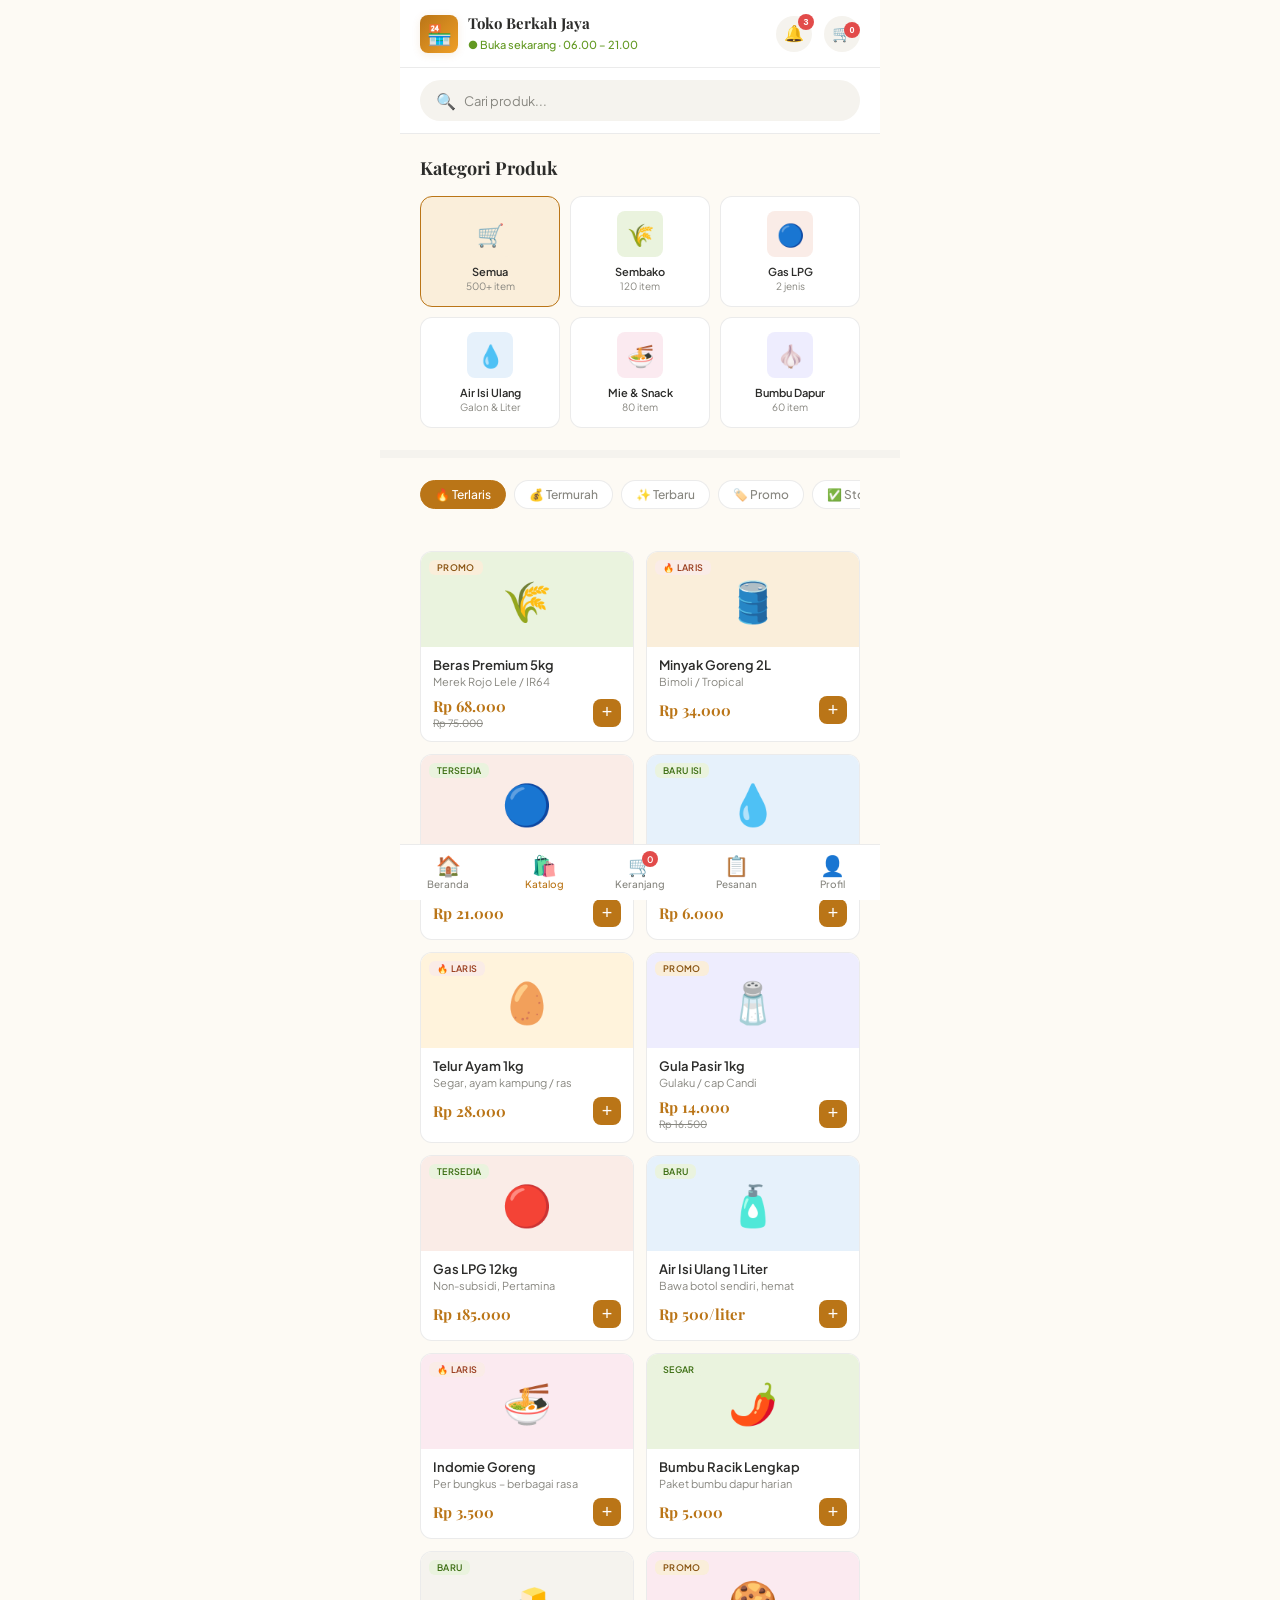
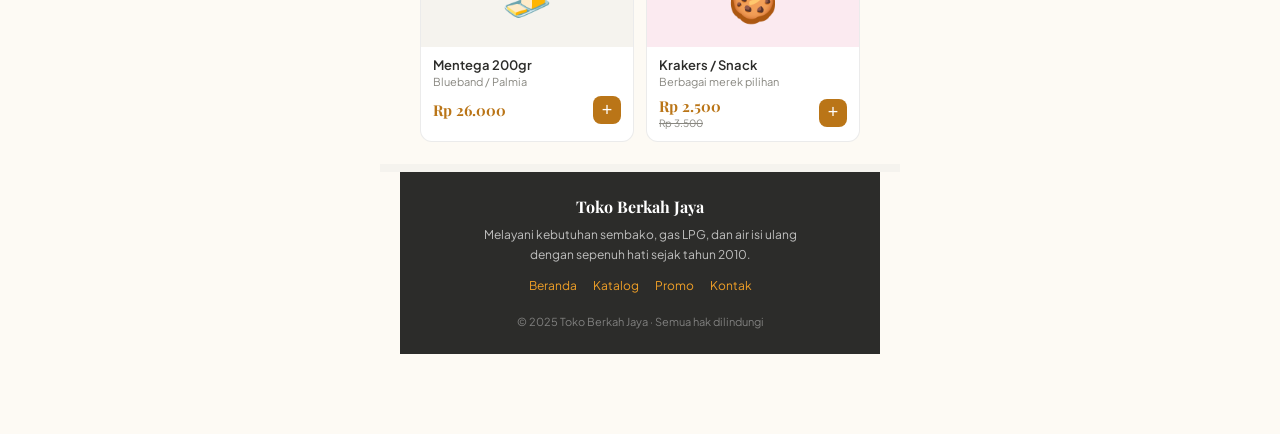
==== pages/katalog.html @ 46cb7a97 "menambah repository" ====
<!DOCTYPE html>
<html lang="id">
<head>
  <meta charset="UTF-8" />
  <meta name="viewport" content="width=device-width, initial-scale=1.0" />
  <title>Katalog Produk – Toko Berkah Jaya</title>
  <link rel="preconnect" href="https://fonts.googleapis.com" />
  <link rel="preconnect" href="https://fonts.gstatic.com" crossorigin />
  <link href="https://fonts.googleapis.com/css2?family=Playfair+Display:wght@600;700;800&family=Plus+Jakarta+Sans:wght@400;500;600&display=swap" rel="stylesheet" />
  <link rel="stylesheet" href="../assets/style.css" />
</head>
<body>

  <!-- ===== HEADER ===== -->
  <header class="header">
    <div class="logo">
      <div class="logo-icon">🏪</div>
      <div class="logo-text">
        <h1>Toko Berkah Jaya</h1>
        <span>● Buka sekarang · 06.00 – 21.00</span>
      </div>
    </div>
    <div class="header-icons">
      <button onclick="showToast('Notifikasi dibuka')">
        🔔<span class="badge">3</span>
      </button>
      <button class="cart-nav" onclick="window.location.href='keranjang.html'">
        🛒<span class="badge" id="cart-count">0</span>
      </button>
    </div>
  </header>

  <!-- ===== SEARCH BAR ===== -->
  <div class="search-wrap">
    <div class="search-box">
      <span>🔍</span>
      <input type="text" placeholder="Cari produk..." id="search-input" oninput="filterProducts()" />
    </div>
  </div>

  <!-- ===== KATEGORI ===== -->
  <div class="section">
    <div class="sec-head">
      <h3>Kategori Produk</h3>
    </div>
    <div class="cat-grid">
      <div class="cat-card active" onclick="setCategory('all', this)">
        <div class="cat-icon" style="background:#FAEEDA">🛒</div>
        <div class="cat-name">Semua</div>
        <div class="cat-count">500+ item</div>
      </div>
      <div class="cat-card" onclick="setCategory('sembako', this)">
        <div class="cat-icon" style="background:#EAF3DE">🌾</div>
        <div class="cat-name">Sembako</div>
        <div class="cat-count">120 item</div>
      </div>
      <div class="cat-card" onclick="setCategory('gas', this)">
        <div class="cat-icon" style="background:#FAECE7">🔵</div>
        <div class="cat-name">Gas LPG</div>
        <div class="cat-count">2 jenis</div>
      </div>
      <div class="cat-card" onclick="setCategory('air', this)">
        <div class="cat-icon" style="background:#E6F1FB">💧</div>
        <div class="cat-name">Air Isi Ulang</div>
        <div class="cat-count">Galon & Liter</div>
      </div>
      <div class="cat-card" onclick="setCategory('mie', this)">
        <div class="cat-icon" style="background:#FBEAF0">🍜</div>
        <div class="cat-name">Mie & Snack</div>
        <div class="cat-count">80 item</div>
      </div>
      <div class="cat-card" onclick="setCategory('bumbu', this)">
        <div class="cat-icon" style="background:#EEEDFE">🧄</div>
        <div class="cat-name">Bumbu Dapur</div>
        <div class="cat-count">60 item</div>
      </div>
    </div>
  </div>

  <div class="divider"></div>

  <!-- ===== FILTER TABS ===== -->
  <div class="section" style="padding-bottom: 0;">
    <div class="filter-tabs">
      <div class="tab active" onclick="setTab('terlaris', this)">🔥 Terlaris</div>
      <div class="tab" onclick="setTab('termurah', this)">💰 Termurah</div>
      <div class="tab" onclick="setTab('baru', this)">✨ Terbaru</div>
      <div class="tab" onclick="setTab('promo', this)">🏷️ Promo</div>
      <div class="tab" onclick="setTab('stok', this)">✅ Stok Ada</div>
    </div>
  </div>

  <!-- ===== PRODUK ===== -->
  <div class="section">
    <!-- Grid Produk -->
    <div class="prod-grid" id="prod-grid">

      <div class="prod-card" data-cat="sembako" data-price="68000">
        <div class="prod-img" style="background:#EAF3DE">
          🌾
          <div class="prod-tags"><span class="tag tag-promo">Promo</span></div>
        </div>
        <div class="prod-info">
          <div class="prod-name">Beras Premium 5kg</div>
          <div class="prod-unit">Merek Rojo Lele / IR64</div>
          <div class="prod-footer">
            <div>
              <div class="prod-price">Rp 68.000</div>
              <div class="prod-price-old">Rp 75.000</div>
            </div>
            <button class="add-btn" onclick="addToCart(this, 'Beras Premium 5kg', 68000)">+</button>
          </div>
        </div>
      </div>

      <div class="prod-card" data-cat="sembako" data-price="34000">
        <div class="prod-img" style="background:#FAEEDA">
          🛢️
          <div class="prod-tags"><span class="tag tag-panas">🔥 Laris</span></div>
        </div>
        <div class="prod-info">
          <div class="prod-name">Minyak Goreng 2L</div>
          <div class="prod-unit">Bimoli / Tropical</div>
          <div class="prod-footer">
            <div><div class="prod-price">Rp 34.000</div></div>
            <button class="add-btn" onclick="addToCart(this, 'Minyak Goreng 2L', 34000)">+</button>
          </div>
        </div>
      </div>

      <div class="prod-card" data-cat="gas" data-price="21000">
        <div class="prod-img" style="background:#FAECE7">
          🔵
          <div class="prod-tags"><span class="tag tag-baru">Tersedia</span></div>
        </div>
        <div class="prod-info">
          <div class="prod-name">Gas LPG 3kg</div>
          <div class="prod-unit">Bersubsidi, resmi Pertamina</div>
          <div class="prod-footer">
            <div><div class="prod-price">Rp 21.000</div></div>
            <button class="add-btn" onclick="addToCart(this, 'Gas LPG 3kg', 21000)">+</button>
          </div>
        </div>
      </div>

      <div class="prod-card" data-cat="air" data-price="6000">
        <div class="prod-img" style="background:#E6F1FB">
          💧
          <div class="prod-tags"><span class="tag tag-baru">Baru isi</span></div>
        </div>
        <div class="prod-info">
          <div class="prod-name">Air Galon Isi Ulang</div>
          <div class="prod-unit">19 liter, bersih & higienis</div>
          <div class="prod-footer">
            <div><div class="prod-price">Rp 6.000</div></div>
            <button class="add-btn" onclick="addToCart(this, 'Air Galon Isi Ulang', 6000)">+</button>
          </div>
        </div>
      </div>

      <div class="prod-card" data-cat="sembako" data-price="28000">
        <div class="prod-img" style="background:#FFF3DC">
          🥚
          <div class="prod-tags"><span class="tag tag-panas">🔥 Laris</span></div>
        </div>
        <div class="prod-info">
          <div class="prod-name">Telur Ayam 1kg</div>
          <div class="prod-unit">Segar, ayam kampung / ras</div>
          <div class="prod-footer">
            <div><div class="prod-price">Rp 28.000</div></div>
            <button class="add-btn" onclick="addToCart(this, 'Telur Ayam 1kg', 28000)">+</button>
          </div>
        </div>
      </div>

      <div class="prod-card" data-cat="sembako" data-price="14000">
        <div class="prod-img" style="background:#EEEDFE">
          🧂
          <div class="prod-tags"><span class="tag tag-promo">Promo</span></div>
        </div>
        <div class="prod-info">
          <div class="prod-name">Gula Pasir 1kg</div>
          <div class="prod-unit">Gulaku / cap Candi</div>
          <div class="prod-footer">
            <div>
              <div class="prod-price">Rp 14.000</div>
              <div class="prod-price-old">Rp 16.500</div>
            </div>
            <button class="add-btn" onclick="addToCart(this, 'Gula Pasir 1kg', 14000)">+</button>
          </div>
        </div>
      </div>

      <div class="prod-card" data-cat="gas" data-price="185000">
        <div class="prod-img" style="background:#FAECE7">
          🔴
          <div class="prod-tags"><span class="tag tag-baru">Tersedia</span></div>
        </div>
        <div class="prod-info">
          <div class="prod-name">Gas LPG 12kg</div>
          <div class="prod-unit">Non-subsidi, Pertamina</div>
          <div class="prod-footer">
            <div><div class="prod-price">Rp 185.000</div></div>
            <button class="add-btn" onclick="addToCart(this, 'Gas LPG 12kg', 185000)">+</button>
          </div>
        </div>
      </div>

      <div class="prod-card" data-cat="air" data-price="500">
        <div class="prod-img" style="background:#E6F1FB">
          🧴
          <div class="prod-tags"><span class="tag tag-baru">Baru</span></div>
        </div>
        <div class="prod-info">
          <div class="prod-name">Air Isi Ulang 1 Liter</div>
          <div class="prod-unit">Bawa botol sendiri, hemat</div>
          <div class="prod-footer">
            <div><div class="prod-price">Rp 500/liter</div></div>
            <button class="add-btn" onclick="addToCart(this, 'Air Isi Ulang 1L', 500)">+</button>
          </div>
        </div>
      </div>

      <div class="prod-card" data-cat="mie" data-price="3500">
        <div class="prod-img" style="background:#FBEAF0">
          🍜
          <div class="prod-tags"><span class="tag tag-panas">🔥 Laris</span></div>
        </div>
        <div class="prod-info">
          <div class="prod-name">Indomie Goreng</div>
          <div class="prod-unit">Per bungkus – berbagai rasa</div>
          <div class="prod-footer">
            <div><div class="prod-price">Rp 3.500</div></div>
            <button class="add-btn" onclick="addToCart(this, 'Indomie Goreng', 3500)">+</button>
          </div>
        </div>
      </div>

      <div class="prod-card" data-cat="bumbu" data-price="5000">
        <div class="prod-img" style="background:#EAF3DE">
          🌶️
          <div class="prod-tags"><span class="tag tag-baru">Segar</span></div>
        </div>
        <div class="prod-info">
          <div class="prod-name">Bumbu Racik Lengkap</div>
          <div class="prod-unit">Paket bumbu dapur harian</div>
          <div class="prod-footer">
            <div><div class="prod-price">Rp 5.000</div></div>
            <button class="add-btn" onclick="addToCart(this, 'Bumbu Racik Lengkap', 5000)">+</button>
          </div>
        </div>
      </div>

      <div class="prod-card" data-cat="sembako" data-price="12000">
        <div class="prod-img" style="background:#F5F3EE">
          🧈
          <div class="prod-tags"><span class="tag tag-baru">Baru</span></div>
        </div>
        <div class="prod-info">
          <div class="prod-name">Mentega 200gr</div>
          <div class="prod-unit">Blueband / Palmia</div>
          <div class="prod-footer">
            <div><div class="prod-price">Rp 26.000</div></div>
            <button class="add-btn" onclick="addToCart(this, 'Mentega 200gr', 26000)">+</button>
          </div>
        </div>
      </div>

      <div class="prod-card" data-cat="mie" data-price="2500">
        <div class="prod-img" style="background:#FBEAF0">
          🍪
          <div class="prod-tags"><span class="tag tag-promo">Promo</span></div>
        </div>
        <div class="prod-info">
          <div class="prod-name">Krakers / Snack</div>
          <div class="prod-unit">Berbagai merek pilihan</div>
          <div class="prod-footer">
            <div>
              <div class="prod-price">Rp 2.500</div>
              <div class="prod-price-old">Rp 3.500</div>
            </div>
            <button class="add-btn" onclick="addToCart(this, 'Krakers / Snack', 2500)">+</button>
          </div>
        </div>
      </div>

    </div>
  </div>

  <div class="divider"></div>

  <!-- ===== FOOTER ===== -->
  <footer class="footer">
    <h4>Toko Berkah Jaya</h4>
    <p>Melayani kebutuhan sembako, gas LPG, dan air isi ulang<br>dengan sepenuh hati sejak tahun 2010.</p>
    <div class="footer-links">
      <a href="../index.html">Beranda</a>
      <a href="katalog.html">Katalog</a>
      <a href="#" onclick="showToast('Halaman Promo'); return false;">Promo</a>
      <a href="#" onclick="openWhatsApp(); return false;">Kontak</a>
    </div>
    <small>© 2025 Toko Berkah Jaya · Semua hak dilindungi</small>
  </footer>

  <!-- ===== BOTTOM NAV ===== -->
  <nav class="bottom-nav">
    <a class="nav-item" href="../index.html" onclick="setActiveNav(0)">
      <span class="nav-ico">🏠</span>Beranda
    </a>
    <a class="nav-item active" href="katalog.html" onclick="setActiveNav(1)">
      <span class="nav-ico">🛍️</span>Katalog
    </a>
    <a class="nav-item cart-nav" href="keranjang.html" onclick="setActiveNav(2)">
      <span class="nav-ico">🛒</span>Keranjang
      <span class="badge" id="cart-count">0</span>
    </a>
    <a class="nav-item" href="pesanan.html" onclick="setActiveNav(3)">
      <span class="nav-ico">📋</span>Pesanan
    </a>
    <a class="nav-item" href="profil.html" onclick="setActiveNav(4)">
      <span class="nav-ico">👤</span>Profil
    </a>
  </nav>

  <!-- ===== TOAST ===== -->
  <div class="toast" id="toast"></div>

  <!-- ===== SCRIPTS ===== -->
  <script src="../assets/script.js"></script>
</body>
</html>
---- assets/style.css ----
/* ===== RESET & BASE ===== */
*, *::before, *::after { box-sizing: border-box; margin: 0; padding: 0; }
html { scroll-behavior: smooth; }
body {
  font-family: 'Plus Jakarta Sans', sans-serif;
  background: #FDFAF4;
  color: #2C2C2A;
  min-height: 100vh;
  max-width: 480px;
  margin: 0 auto;
  padding-bottom: 80px;
  position: relative;
}

/* ===== VARIABLES ===== */
:root {
  --amber:      #BA7517;
  --amber-light:#EF9F27;
  --amber-pale: #FFF3DC;
  --amber-soft: #FAEEDA;
  --green:      #3B6D11;
  --green-light:#639922;
  --green-pale: #EAF3DE;
  --blue-pale:  #E6F1FB;
  --coral-pale: #FAECE7;
  --pink-pale:  #FBEAF0;
  --gray-pale:  #F5F3EE;
  --text:       #2C2C2A;
  --text-muted: #888780;
  --border:     rgba(0,0,0,0.08);
  --white:      #FFFFFF;
  --radius-sm:  8px;
  --radius-md:  12px;
  --radius-lg:  18px;
  --radius-xl:  24px;
  --shadow-sm:  0 2px 8px rgba(186,117,23,0.12);
  --shadow-md:  0 4px 20px rgba(186,117,23,0.18);
}

/* ===== HEADER ===== */
.header {
  background: #fff;
  padding: 14px 20px;
  display: flex;
  align-items: center;
  justify-content: space-between;
  position: sticky;
  top: 0;
  z-index: 100;
  border-bottom: 1px solid var(--border);
}
.logo { display: flex; align-items: center; gap: 10px; }
.logo-icon {
  width: 38px; height: 38px;
  background: linear-gradient(135deg, var(--amber), var(--amber-light));
  border-radius: var(--radius-sm);
  display: flex; align-items: center; justify-content: center;
  font-size: 20px; box-shadow: var(--shadow-sm);
}
.logo-text h1 {
  font-family: 'Playfair Display', serif;
  font-size: 15px; font-weight: 700; color: var(--text);
  line-height: 1.2;
}
.logo-text span {
  font-size: 11px; color: var(--green-light); font-weight: 500;
}
.header-icons { display: flex; gap: 12px; }
.header-icons button {
  background: var(--gray-pale); border: none; cursor: pointer;
  width: 36px; height: 36px; border-radius: 50%;
  display: flex; align-items: center; justify-content: center; font-size: 16px;
  position: relative; transition: background 0.2s;
}
.header-icons button:hover { background: var(--amber-soft); }
.badge {
  position: absolute; top: -2px; right: -2px;
  background: #E24B4A; color: #fff; font-size: 9px; font-weight: 600;
  width: 16px; height: 16px; border-radius: 50%;
  display: flex; align-items: center; justify-content: center;
}

/* ===== SEARCH BAR ===== */
.search-wrap { padding: 12px 20px; background: #fff; border-bottom: 1px solid var(--border); }
.search-box {
  background: var(--gray-pale); border-radius: var(--radius-xl);
  display: flex; align-items: center; gap: 8px; padding: 10px 16px;
}
.search-box span { font-size: 16px; }
.search-box input {
  border: none; background: transparent; font-family: inherit;
  font-size: 13px; color: var(--text); outline: none; flex: 1;
}
.search-box input::placeholder { color: var(--text-muted); }

/* ===== HERO ===== */
.hero {
  background: linear-gradient(135deg, #8B5010 0%, var(--amber) 40%, var(--amber-light) 80%, #FAC775 100%);
  padding: 28px 20px 32px;
  position: relative; overflow: hidden;
}
.hero::before {
  content: ''; position: absolute;
  top: -60px; right: -60px;
  width: 220px; height: 220px;
  border-radius: 50%; background: rgba(255,255,255,0.07);
}
.hero::after {
  content: ''; position: absolute;
  bottom: -40px; left: 40px;
  width: 140px; height: 140px;
  border-radius: 50%; background: rgba(255,255,255,0.05);
}
.hero-badge {
  display: inline-flex; align-items: center; gap: 5px;
  background: rgba(255,255,255,0.2); color: #fff;
  font-size: 11px; font-weight: 500; padding: 4px 12px;
  border-radius: 20px; margin-bottom: 14px; backdrop-filter: blur(4px);
}
.hero h2 {
  font-family: 'Playfair Display', serif;
  font-size: 26px; font-weight: 800; color: #fff;
  line-height: 1.25; margin-bottom: 10px;
}
.hero p { font-size: 13px; color: rgba(255,255,255,0.88); line-height: 1.65; margin-bottom: 20px; }
.hero-btns { display: flex; gap: 10px; flex-wrap: wrap; position: relative; z-index: 1; }

/* ===== BUTTONS ===== */
.btn-primary {
  background: #fff; color: var(--amber); border: none; cursor: pointer;
  font-family: inherit; font-size: 13px; font-weight: 600;
  padding: 10px 18px; border-radius: var(--radius-xl);
  display: flex; align-items: center; gap: 6px;
  box-shadow: var(--shadow-md); transition: transform 0.15s, box-shadow 0.15s;
  text-decoration: none;
}
.btn-primary:hover { transform: translateY(-1px); box-shadow: 0 6px 24px rgba(0,0,0,0.2); }
.btn-outline {
  background: rgba(255,255,255,0.15); color: #fff; border: 1.5px solid rgba(255,255,255,0.45);
  cursor: pointer; font-family: inherit; font-size: 13px; font-weight: 500;
  padding: 10px 18px; border-radius: var(--radius-xl);
  transition: background 0.2s;
  text-decoration: none;
}
.btn-outline:hover { background: rgba(255,255,255,0.25); }

/* ===== STATS ===== */
.stats {
  background: var(--amber-pale);
  display: grid; grid-template-columns: repeat(3, 1fr);
  border-bottom: 1px solid rgba(186,117,23,0.2);
}
.stat {
  text-align: center; padding: 14px 8px;
  border-right: 1px solid rgba(186,117,23,0.15);
}
.stat:last-child { border-right: none; }
.stat-num {
  font-family: 'Playfair Display', serif;
  font-size: 22px; font-weight: 700; color: var(--amber);
}
.stat-lbl { font-size: 10px; color: var(--text-muted); margin-top: 2px; font-weight: 500; }

/* ===== LOCATION STRIP ===== */
.loc-strip {
  background: #fff; padding: 10px 20px;
  display: flex; align-items: center; gap: 8px;
  border-bottom: 1px solid var(--border); font-size: 12px;
}
.loc-strip span:first-child { font-size: 15px; }
.loc-strip strong { color: var(--text); font-weight: 600; }
.loc-strip em { color: var(--text-muted); font-style: normal; }

/* ===== SECTION ===== */
.section { padding: 22px 20px; }
.sec-head { display: flex; align-items: baseline; justify-content: space-between; margin-bottom: 16px; }
.sec-head h3 { font-family: 'Playfair Display', serif; font-size: 18px; font-weight: 700; }
.sec-head a { font-size: 12px; color: var(--amber); font-weight: 500; text-decoration: none; cursor: pointer; }
.sec-sub { font-size: 12px; color: var(--text-muted); margin-top: -10px; margin-bottom: 16px; }

/* ===== PROMO BANNER ===== */
.promo-banner {
  background: linear-gradient(135deg, var(--green) 0%, var(--green-light) 100%);
  border-radius: var(--radius-lg); padding: 16px 18px;
  display: flex; align-items: center; gap: 14px;
  margin-bottom: 22px; position: relative; overflow: hidden;
}
.promo-banner::after {
  content: '🎉'; position: absolute; right: 16px; bottom: -6px;
  font-size: 48px; opacity: 0.18;
}
.promo-ico { font-size: 36px; flex-shrink: 0; }
.promo-txt h4 { font-size: 14px; font-weight: 600; color: #fff; margin-bottom: 4px; }
.promo-txt p { font-size: 12px; color: rgba(255,255,255,0.82); line-height: 1.5; }
.promo-badge {
  background: rgba(255,255,255,0.25); color: #fff;
  font-size: 10px; font-weight: 600; padding: 3px 10px;
  border-radius: 20px; display: inline-block; margin-top: 6px;
}

/* ===== CATEGORIES ===== */
.cat-grid { display: grid; grid-template-columns: repeat(3, 1fr); gap: 10px; }
.cat-card {
  background: #fff; border: 1px solid var(--border);
  border-radius: var(--radius-md); padding: 14px 10px;
  text-align: center; cursor: pointer;
  transition: transform 0.18s, box-shadow 0.18s, border-color 0.18s;
}
.cat-card:hover { transform: translateY(-3px); box-shadow: var(--shadow-sm); border-color: var(--amber); }
.cat-card.active { border-color: var(--amber); background: var(--amber-soft); }
.cat-icon {
  width: 46px; height: 46px; border-radius: var(--radius-sm);
  display: flex; align-items: center; justify-content: center;
  margin: 0 auto 8px; font-size: 22px;
}
.cat-name { font-size: 11px; font-weight: 600; color: var(--text); }
.cat-count { font-size: 10px; color: var(--text-muted); margin-top: 2px; }

/* ===== FILTER TABS ===== */
.filter-tabs { display: flex; gap: 8px; overflow-x: auto; padding-bottom: 4px; margin-bottom: 16px; scrollbar-width: none; }
.filter-tabs::-webkit-scrollbar { display: none; }
.tab {
  background: #fff; border: 1px solid var(--border);
  border-radius: var(--radius-xl); padding: 6px 14px;
  font-size: 12px; font-weight: 500; color: var(--text-muted);
  white-space: nowrap; cursor: pointer; transition: all 0.18s; flex-shrink: 0;
}
.tab.active, .tab:hover { background: var(--amber); color: #fff; border-color: var(--amber); }

/* ===== PRODUCT GRID ===== */
.prod-grid { display: grid; grid-template-columns: repeat(2, 1fr); gap: 12px; }
.prod-card {
  background: #fff; border: 1px solid var(--border);
  border-radius: var(--radius-md); overflow: hidden;
  transition: transform 0.18s, box-shadow 0.18s; cursor: pointer;
}
.prod-card:hover { transform: translateY(-3px); box-shadow: var(--shadow-sm); }
.prod-img {
  height: 95px; display: flex; align-items: center;
  justify-content: center; font-size: 40px; position: relative;
}
.prod-tags { position: absolute; top: 8px; left: 8px; display: flex; gap: 4px; flex-wrap: wrap; }
.tag {
  font-size: 9px; font-weight: 600; padding: 2px 8px;
  border-radius: 6px; text-transform: uppercase; letter-spacing: 0.3px;
}
.tag-promo  { background: #FAEEDA; color: #854F0B; }
.tag-baru   { background: #EAF3DE; color: #3B6D11; }
.tag-habis  { background: #FCEBEB; color: #A32D2D; }
.tag-panas  { background: #FAECE7; color: #993C1D; }
.prod-info { padding: 10px 12px 12px; }
.prod-name  { font-size: 13px; font-weight: 600; margin-bottom: 2px; color: var(--text); }
.prod-unit  { font-size: 11px; color: var(--text-muted); margin-bottom: 8px; }
.prod-footer { display: flex; align-items: center; justify-content: space-between; }
.prod-price {
  font-family: 'Playfair Display', serif;
  font-size: 15px; font-weight: 700; color: var(--amber);
}
.prod-price-old { font-size: 10px; color: var(--text-muted); text-decoration: line-through; margin-top: 1px; }
.add-btn {
  background: var(--amber); color: #fff; border: none; cursor: pointer;
  width: 28px; height: 28px; border-radius: 8px;
  font-size: 18px; display: flex; align-items: center; justify-content: center;
  transition: background 0.2s, transform 0.15s;
}
.add-btn:hover { background: #8B5010; transform: scale(1.1); }

/* ===== SERVICES ===== */
.svc-grid { display: grid; grid-template-columns: repeat(2, 1fr); gap: 10px; }
.svc-card {
  background: #fff; border: 1px solid var(--border);
  border-radius: var(--radius-md); padding: 14px;
  transition: box-shadow 0.18s;
}
.svc-card:hover { box-shadow: var(--shadow-sm); }
.svc-icon { font-size: 24px; margin-bottom: 8px; }
.svc-title { font-size: 13px; font-weight: 600; margin-bottom: 4px; color: var(--text); }
.svc-desc { font-size: 11px; color: var(--text-muted); line-height: 1.55; }

/* ===== TESTIMONIALS ===== */
.testi-scroll { display: flex; gap: 12px; overflow-x: auto; padding-bottom: 4px; scrollbar-width: none; }
.testi-scroll::-webkit-scrollbar { display: none; }
.testi-card {
  background: #fff; border: 1px solid var(--border);
  border-radius: var(--radius-md); padding: 14px;
  min-width: 220px; flex-shrink: 0;
}
.testi-top { display: flex; align-items: center; gap: 10px; margin-bottom: 10px; }
.testi-avatar {
  width: 36px; height: 36px; border-radius: 50%;
  display: flex; align-items: center; justify-content: center;
  font-size: 14px; font-weight: 600; flex-shrink: 0;
}
.testi-name { font-size: 13px; font-weight: 600; color: var(--text); }
.testi-loc  { font-size: 11px; color: var(--text-muted); }
.testi-stars { color: #EF9F27; font-size: 13px; margin-bottom: 6px; }
.testi-text { font-size: 12px; color: var(--text-muted); line-height: 1.6; }

/* ===== CONTACT ===== */
.contact-section {
  background: linear-gradient(135deg, var(--amber) 0%, var(--amber-light) 100%);
  margin: 0 20px 22px; border-radius: var(--radius-xl);
  padding: 24px 20px; text-align: center;
  position: relative; overflow: hidden;
}
.contact-section::before {
  content: ''; position: absolute; top: -40px; right: -40px;
  width: 160px; height: 160px; border-radius: 50%;
  background: rgba(255,255,255,0.08);
}
.contact-section h3 {
  font-family: 'Playfair Display', serif;
  font-size: 20px; font-weight: 700; color: #fff; margin-bottom: 8px;
}
.contact-section p {
  font-size: 12px; color: rgba(255,255,255,0.88);
  line-height: 1.65; margin-bottom: 18px;
}
.wa-btn {
  background: #fff; color: var(--amber); border: none; cursor: pointer;
  font-family: inherit; font-size: 14px; font-weight: 600;
  padding: 12px 24px; border-radius: var(--radius-xl);
  display: inline-flex; align-items: center; gap: 8px;
  box-shadow: 0 4px 16px rgba(0,0,0,0.2); transition: transform 0.15s;
}
.wa-btn:hover { transform: translateY(-2px); }
.contact-info {
  margin-top: 14px; font-size: 11px; color: rgba(255,255,255,0.78);
  display: flex; flex-direction: column; gap: 4px;
}

/* ===== JAM OPERASIONAL ===== */
.jam-box {
  background: #fff; border: 1px solid var(--border);
  border-radius: var(--radius-lg); padding: 16px 20px;
  margin: 0 20px 22px;
}
.jam-box h4 { font-size: 14px; font-weight: 600; margin-bottom: 12px; }
.jam-row {
  display: flex; justify-content: space-between;
  font-size: 12px; padding: 6px 0;
  border-bottom: 1px dashed var(--border);
}
.jam-row:last-child { border-bottom: none; }
.jam-day  { color: var(--text-muted); }
.jam-time { font-weight: 500; color: var(--text); }
.jam-open { color: var(--green-light); font-weight: 600; font-size: 11px; }

/* ===== PAYMENT ICONS ===== */
.pay-section { padding: 0 20px 22px; }
.pay-section h4 { font-size: 14px; font-weight: 600; margin-bottom: 12px; }
.pay-grid { display: flex; gap: 10px; flex-wrap: wrap; }
.pay-pill {
  background: #fff; border: 1px solid var(--border);
  border-radius: var(--radius-sm); padding: 6px 14px;
  font-size: 12px; font-weight: 500; color: var(--text);
  display: flex; align-items: center; gap: 6px;
}

/* ===== DIVIDER ===== */
.divider { height: 8px; background: var(--gray-pale); margin: 0 -20px; }

/* ===== BOTTOM NAV ===== */
.bottom-nav {
  position: fixed; bottom: 0; left: 50%; transform: translateX(-50%);
  width: 100%; max-width: 480px;
  background: #fff; border-top: 1px solid var(--border);
  display: flex; z-index: 100;
}
.nav-item {
  flex: 1; display: flex; flex-direction: column;
  align-items: center; justify-content: center;
  gap: 3px; padding: 10px 0; cursor: pointer;
  font-size: 10px; font-weight: 500; color: var(--text-muted);
  transition: color 0.2s; text-decoration: none;
}
.nav-item.active { color: var(--amber); }
.nav-item .nav-ico { font-size: 20px; line-height: 1; }
.cart-nav { position: relative; }
.cart-nav .badge { position: absolute; top: 6px; left: calc(50% + 2px); }

/* ===== CART TOAST ===== */
.toast {
  position: fixed; bottom: 90px; left: 50%; transform: translateX(-50%) translateY(20px);
  background: #2C2C2A; color: #fff; font-size: 13px; font-weight: 500;
  padding: 10px 20px; border-radius: var(--radius-xl);
  white-space: nowrap; opacity: 0; transition: opacity 0.3s, transform 0.3s;
  z-index: 200; pointer-events: none;
}
.toast.show { opacity: 1; transform: translateX(-50%) translateY(0); }

/* ===== FOOTER ===== */
.footer {
  background: var(--text); color: rgba(255,255,255,0.7);
  padding: 24px 20px; text-align: center; margin-bottom: 0;
}
.footer h4 {
  font-family: 'Playfair Display', serif;
  color: #fff; font-size: 16px; margin-bottom: 8px;
}
.footer p { font-size: 12px; line-height: 1.7; margin-bottom: 12px; }
.footer-links { display: flex; justify-content: center; gap: 16px; margin-bottom: 16px; }
.footer-links a { color: var(--amber-light); font-size: 12px; text-decoration: none; }
.footer small { font-size: 11px; color: rgba(255,255,255,0.4); }

/* ===== ANIMATIONS ===== */
@keyframes fadeInUp {
  from { opacity: 0; transform: translateY(16px); }
  to   { opacity: 1; transform: translateY(0); }
}
.hero, .stats, .section, .contact-section { animation: fadeInUp 0.5s ease both; }
.hero        { animation-delay: 0.05s; }
.stats       { animation-delay: 0.1s; }

/* ===== EMPTY STATE ===== */
.empty-state {
  text-align: center; padding: 40px 20px;
  display: flex; flex-direction: column; align-items: center; gap: 16px;
}
.empty-state-icon { font-size: 48px; opacity: 0.5; }
.empty-state h3 { font-size: 18px; font-weight: 600; color: var(--text); }
.empty-state p { font-size: 13px; color: var(--text-muted); }

/* ===== FORM ===== */
.form-group { margin-bottom: 16px; }
.form-group label { display: block; font-size: 13px; font-weight: 600; margin-bottom: 6px; }
.form-group input, .form-group textarea {
  width: 100%; padding: 10px 12px; border: 1px solid var(--border);
  border-radius: var(--radius-md); font-family: inherit; font-size: 13px;
}
.form-group textarea { resize: vertical; min-height: 80px; }
.btn-submit {
  background: var(--amber); color: #fff; border: none; cursor: pointer;
  width: 100%; padding: 12px; border-radius: var(--radius-md);
  font-family: inherit; font-size: 14px; font-weight: 600;
  transition: background 0.2s;
}
.btn-submit:hover { background: #8B5010; }

/* ===== ORDER CARD ===== */
.order-card {
  background: #fff; border: 1px solid var(--border);
  border-radius: var(--radius-md); padding: 14px;
  margin-bottom: 12px;
}
.order-header { display: flex; justify-content: space-between; align-items: center; margin-bottom: 10px; }
.order-id { font-size: 13px; font-weight: 600; color: var(--text); }
.order-status { font-size: 11px; font-weight: 600; padding: 3px 10px; border-radius: 12px; }
.order-status.pending { background: #FFF3DC; color: #854F0B; }
.order-status.completed { background: #EAF3DE; color: #3B6D11; }
.order-status.cancelled { background: #FCEBEB; color: #A32D2D; }
.order-info { font-size: 12px; color: var(--text-muted); }
.order-amount { font-size: 14px; font-weight: 600; color: var(--amber); margin-top: 8px; }
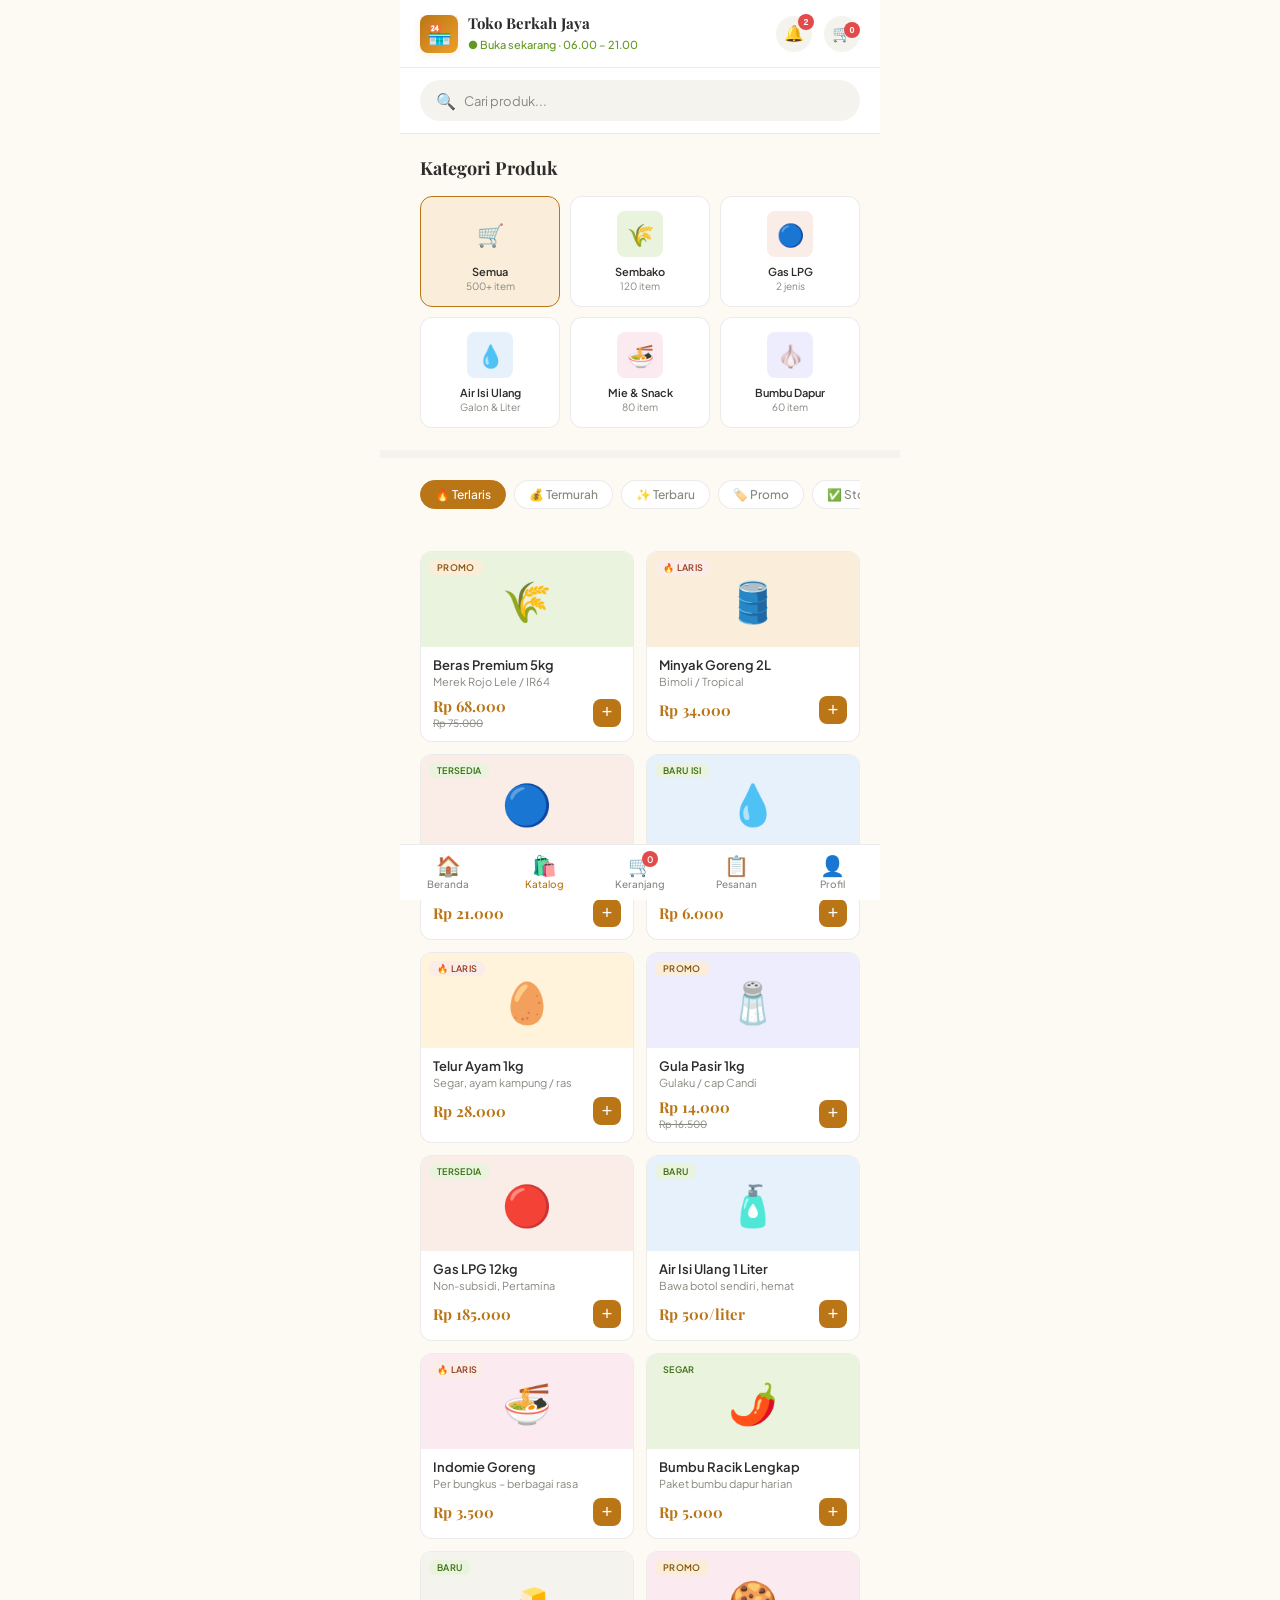
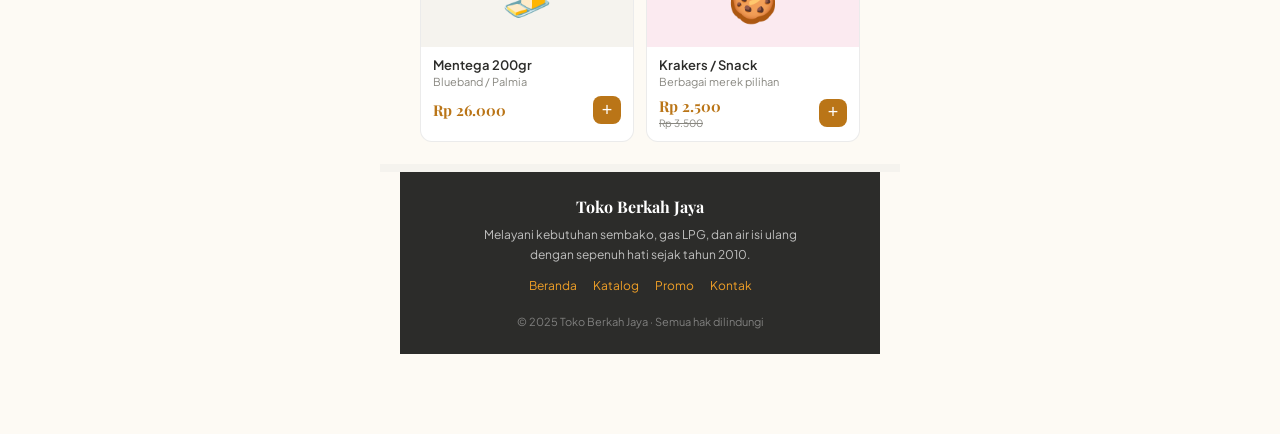
==== commit d329d36e: "update fix" ====
--- a/pages/katalog.html
+++ b/pages/katalog.html
@@ -21,7 +21,7 @@
       </div>
     </div>
     <div class="header-icons">
-      <button onclick="showToast('Notifikasi dibuka')">
+      <button onclick="openNotifications()">
         🔔<span class="badge">3</span>
       </button>
       <button class="cart-nav" onclick="window.location.href='keranjang.html'">
@@ -322,6 +322,22 @@
     </a>
   </nav>
 
+  <!-- ===== NOTIFICATION MODAL ===== -->
+  <div id="notification-modal" style="display: none; position: fixed; top: 0; left: 0; right: 0; bottom: 0; background: rgba(0,0,0,0.4); z-index: 1000; animation: fadeIn 0.2s ease;">
+    <div style="position: fixed; top: 0; right: 0; width: 100%; max-width: 400px; height: 100vh; background: #fff; box-shadow: -2px 0 8px rgba(0,0,0,0.1); display: flex; flex-direction: column; animation: slideIn 0.3s ease;">
+      <div style="display: flex; justify-content: space-between; align-items: center; padding: 16px; border-bottom: 1px solid var(--border); position: sticky; top: 0; background: #fff; z-index: 10;">
+        <h3 style="margin: 0; font-size: 16px; font-weight: 600;">🔔 Notifikasi</h3>
+        <button onclick="closeNotifications()" style="background: none; border: none; font-size: 20px; cursor: pointer; color: var(--text-muted);">✕</button>
+      </div>
+      <div id="notifications-list" style="flex: 1; overflow-y: auto; padding: 0;"></div>
+      <div style="padding: 12px; border-top: 1px solid var(--border); background: #f9f9f9; text-align: center;">
+        <button onclick="clearAllNotifications()" style="background: #FCEBEB; color: #A32D2D; border: 1px solid rgba(163,45,45,0.3); cursor: pointer; font-family: inherit; font-size: 12px; font-weight: 600; padding: 8px 12px; border-radius: var(--radius-sm); width: 100%;">
+          🗑️ Hapus Semua
+        </button>
+      </div>
+    </div>
+  </div>
+
   <!-- ===== TOAST ===== -->
   <div class="toast" id="toast"></div>
 
--- a/assets/style.css
+++ b/assets/style.css
@@ -408,6 +408,14 @@
   from { opacity: 0; transform: translateY(16px); }
   to   { opacity: 1; transform: translateY(0); }
 }
+@keyframes fadeIn {
+  from { opacity: 0; }
+  to   { opacity: 1; }
+}
+@keyframes slideIn {
+  from { transform: translateX(100%); }
+  to   { transform: translateX(0); }
+}
 .hero, .stats, .section, .contact-section { animation: fadeInUp 0.5s ease both; }
 .hero        { animation-delay: 0.05s; }
 .stats       { animation-delay: 0.1s; }
